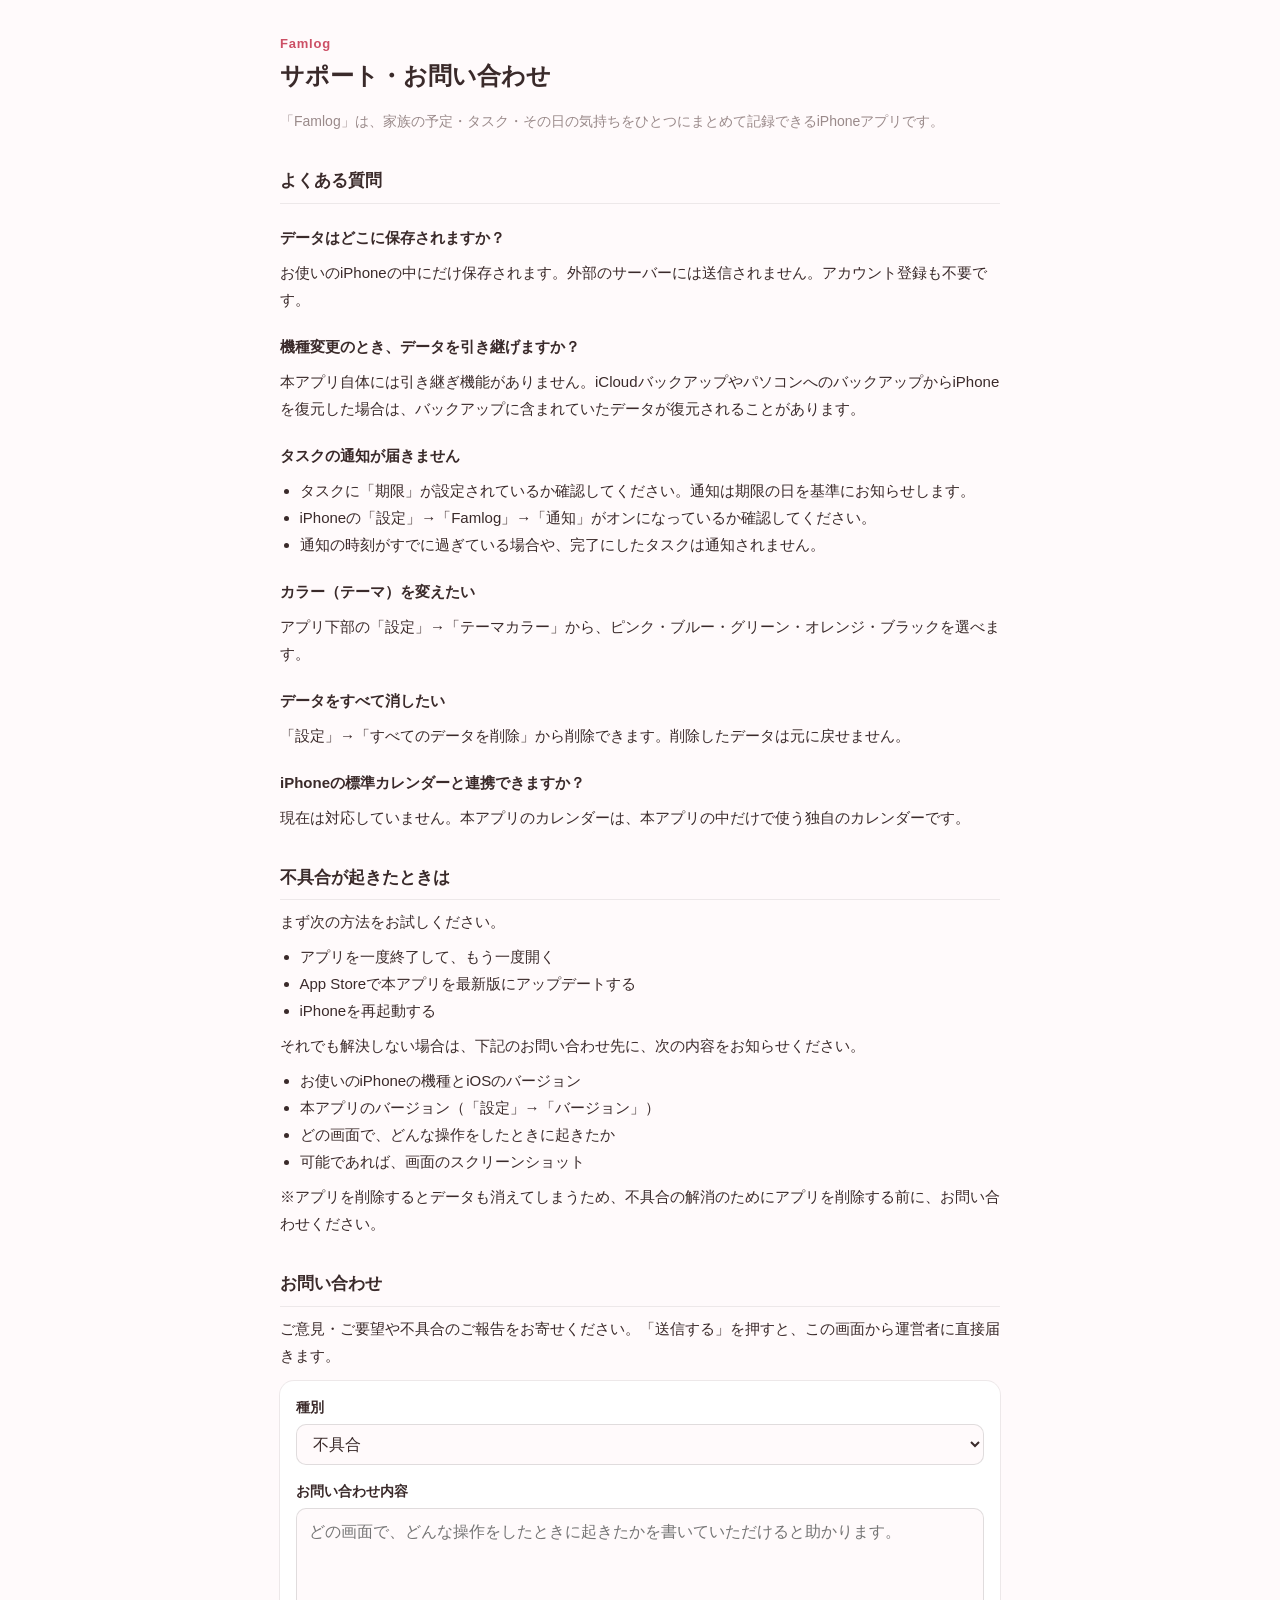
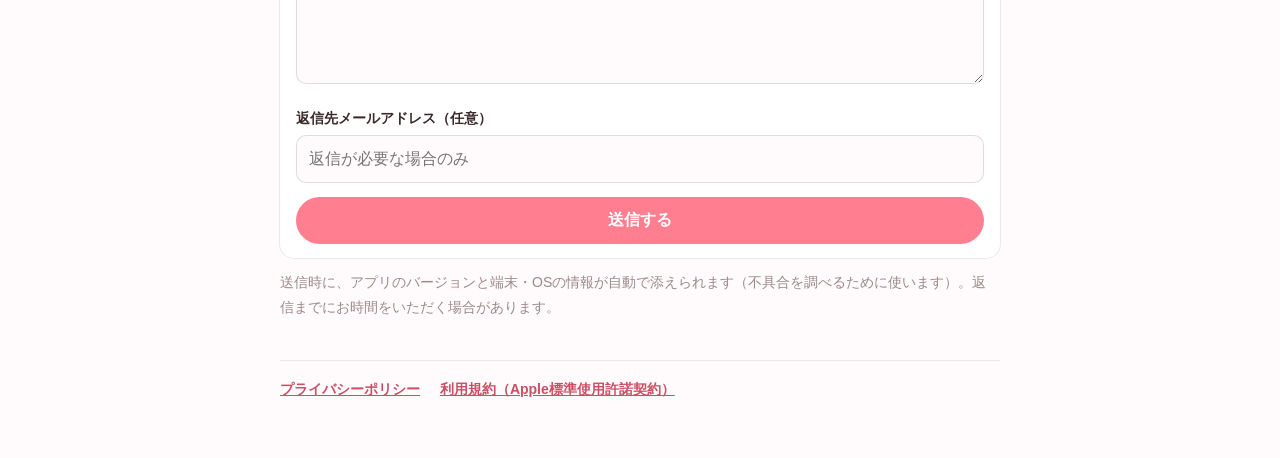
==== index.html @ 411e01c7 "Add files via upload" ====
<!doctype html>
<html lang="ja">
<head>
  <meta charset="utf-8">
  <meta name="viewport" content="width=device-width, initial-scale=1, viewport-fit=cover">
  <title>サポート | Famlog</title>
  <link rel="stylesheet" href="legal.css">
</head>
<body>
<main>
  <header class="page">
    <p class="app-name">Famlog</p>
    <h1>サポート・お問い合わせ</h1>
  </header>

  <p class="lead">「Famlog」は、家族の予定・タスク・その日の気持ちをひとつにまとめて記録できるiPhoneアプリです。</p>

  <h2>よくある質問</h2>

  <h3>データはどこに保存されますか？</h3>
  <p>お使いのiPhoneの中にだけ保存されます。外部のサーバーには送信されません。アカウント登録も不要です。</p>

  <h3>機種変更のとき、データを引き継げますか？</h3>
  <p>本アプリ自体には引き継ぎ機能がありません。iCloudバックアップやパソコンへのバックアップからiPhoneを復元した場合は、バックアップに含まれていたデータが復元されることがあります。</p>

  <h3>タスクの通知が届きません</h3>
  <ul>
    <li>タスクに「期限」が設定されているか確認してください。通知は期限の日を基準にお知らせします。</li>
    <li>iPhoneの「設定」→「Famlog」→「通知」がオンになっているか確認してください。</li>
    <li>通知の時刻がすでに過ぎている場合や、完了にしたタスクは通知されません。</li>
  </ul>

  <h3>カラー（テーマ）を変えたい</h3>
  <p>アプリ下部の「設定」→「テーマカラー」から、ピンク・ブルー・グリーン・オレンジ・ブラックを選べます。</p>

  <h3>データをすべて消したい</h3>
  <p>「設定」→「すべてのデータを削除」から削除できます。削除したデータは元に戻せません。</p>

  <h3>iPhoneの標準カレンダーと連携できますか？</h3>
  <p>現在は対応していません。本アプリのカレンダーは、本アプリの中だけで使う独自のカレンダーです。</p>

  <h2>不具合が起きたときは</h2>
  <p>まず次の方法をお試しください。</p>
  <ul>
    <li>アプリを一度終了して、もう一度開く</li>
    <li>App Storeで本アプリを最新版にアップデートする</li>
    <li>iPhoneを再起動する</li>
  </ul>
  <p>それでも解決しない場合は、下記のお問い合わせ先に、次の内容をお知らせください。</p>
  <ul>
    <li>お使いのiPhoneの機種とiOSのバージョン</li>
    <li>本アプリのバージョン（「設定」→「バージョン」）</li>
    <li>どの画面で、どんな操作をしたときに起きたか</li>
    <li>可能であれば、画面のスクリーンショット</li>
  </ul>
  <p>※アプリを削除するとデータも消えてしまうため、不具合の解消のためにアプリを削除する前に、お問い合わせください。</p>

  <h2>お問い合わせ</h2>
  <p>ご意見・ご要望や不具合のご報告をお寄せください。「送信する」を押すと、この画面から運営者に直接届きます。</p>

  <form id="contact-form" class="box" novalidate>
    <label class="field">
      <span>種別</span>
      <select id="contact-category">
        <option value="不具合">不具合</option>
        <option value="ご要望">ご要望</option>
        <option value="その他">その他</option>
      </select>
    </label>

    <label class="field">
      <span>お問い合わせ内容</span>
      <textarea id="contact-message" rows="6" placeholder="どの画面で、どんな操作をしたときに起きたかを書いていただけると助かります。"></textarea>
    </label>

    <label class="field">
      <span>返信先メールアドレス（任意）</span>
      <input id="contact-email" type="email" inputmode="email" autocomplete="email" placeholder="返信が必要な場合のみ">
    </label>

    <button id="contact-submit" type="submit">送信する</button>
    <p id="contact-status" class="status" role="status" hidden></p>
  </form>

  <p class="lead">送信時に、アプリのバージョンと端末・OSの情報が自動で添えられます（不具合を調べるために使います）。返信までにお時間をいただく場合があります。</p>

  <nav class="links">
    <a href="privacy.html">プライバシーポリシー</a>
    <a href="https://www.apple.com/legal/internet-services/itunes/dev/stdeula/" target="_blank" rel="noopener">利用規約（Apple標準使用許諾契約）</a>
  </nav>
</main>

<script>
  // お問い合わせフォームの送信先（Formspree）。src/lib/app-info.ts の SUPPORT_FORM_ENDPOINT と同じ値にする。
  var FORM_ENDPOINT = "https://formspree.io/f/mjyknllr";
  // 送信できなかったときにメールアプリで使う宛先。src/lib/app-info.ts の SUPPORT_EMAIL と同じ値にする。
  var SUPPORT_EMAIL = "yfam.252525@gmail.com";
  // src/lib/app-info.ts の APP_VERSION と同じ値にする。
  var APP_VERSION = "1.0.0";

  (function () {
    var form = document.getElementById("contact-form");
    var category = document.getElementById("contact-category");
    var message = document.getElementById("contact-message");
    var email = document.getElementById("contact-email");
    var submit = document.getElementById("contact-submit");
    var status = document.getElementById("contact-status");

    function show(text, kind) {
      status.textContent = text;
      status.className = "status " + kind;
      status.hidden = false;
    }

    /** 送信できなかったときの逃げ道。メールアプリに同じ内容の下書きを作る */
    function openMail(label, body) {
      var subject = "[Famlog] " + label;
      window.location.href =
        "mailto:" + SUPPORT_EMAIL +
        "?subject=" + encodeURIComponent(subject) +
        "&body=" + encodeURIComponent(body);
    }

    form.addEventListener("submit", function (event) {
      event.preventDefault();

      var text = message.value.trim();
      if (!text) {
        show("お問い合わせ内容を入力してください。", "ng");
        message.focus();
        return;
      }

      var label = category.value;
      var replyTo = email.value.trim();
      var userAgent = navigator.userAgent || "不明";
      var mailBody = [
        text,
        "",
        "----------------",
        "種別：" + label,
        "返信先：" + (replyTo || "（未入力）"),
        "アプリ：Famlog v" + APP_VERSION,
        "端末：" + userAgent,
      ].join("\n");

      submit.disabled = true;
      show("送信しています…", "");

      fetch(FORM_ENDPOINT, {
        method: "POST",
        headers: { "Content-Type": "application/json", Accept: "application/json" },
        body: JSON.stringify({
          _subject: "[Famlog] " + label,
          種別: label,
          内容: text,
          // Formspree はこの email を返信先として扱う
          email: replyTo,
          アプリ: "Famlog v" + APP_VERSION,
          端末: userAgent,
        }),
      })
        .then(function (res) {
          if (res.ok) {
            form.reset();
            show("送信しました。お寄せいただきありがとうございます。", "ok");
          } else {
            show("送信できませんでした。メールアプリを開きます。", "ng");
            openMail(label, mailBody);
          }
        })
        .catch(function () {
          show("送信できませんでした。メールアプリを開きます。", "ng");
          openMail(label, mailBody);
        })
        .finally(function () {
          submit.disabled = false;
        });
    });
  })();
</script>
</body>
</html>
---- legal.css ----
:root {
  --main: #ff7f91;
  --deep: #cc4f65;
  --sub: #ffe8e8;
  --text: #3a2a2a;
  --muted: #9a8a8a;
  --line: rgba(0, 0, 0, 0.07);
  color-scheme: light;
}

* {
  box-sizing: border-box;
}

html {
  -webkit-text-size-adjust: 100%;
}

body {
  margin: 0;
  padding: 0 16px 48px;
  background: #fffafb;
  color: var(--text);
  font-family: "Hiragino Sans", "Hiragino Kaku Gothic ProN", "Yu Gothic", Meiryo, sans-serif;
  font-size: 15px;
  line-height: 1.8;
}

main {
  max-width: 720px;
  margin: 0 auto;
}

header.page {
  padding: 32px 0 8px;
}

.app-name {
  margin: 0;
  color: var(--deep);
  font-size: 13px;
  font-weight: 700;
  letter-spacing: 0.06em;
}

h1 {
  margin: 4px 0 0;
  font-size: 24px;
  line-height: 1.4;
}

h2 {
  margin: 32px 0 8px;
  padding-bottom: 6px;
  border-bottom: 1px solid var(--line);
  font-size: 17px;
}

h3 {
  margin: 20px 0 4px;
  font-size: 15px;
}

p,
ul {
  margin: 8px 0;
}

ul {
  padding-left: 1.3em;
}

a {
  color: var(--deep);
  font-weight: 700;
  word-break: break-all;
}

.lead {
  color: var(--muted);
  font-size: 14px;
}

.box {
  margin: 12px 0;
  padding: 14px 16px;
  border-radius: 14px;
  background: #fff;
  box-shadow: 0 0 0 1px var(--line);
}

/* お問い合わせフォーム（support.html） */
.field {
  display: block;
  margin-bottom: 14px;
}

.field > span {
  display: block;
  margin-bottom: 4px;
  font-size: 14px;
  font-weight: 700;
}

.field select,
.field textarea,
.field input {
  width: 100%;
  padding: 10px 12px;
  border: 1px solid rgba(0, 0, 0, 0.12);
  border-radius: 10px;
  background: #fffafb;
  color: var(--text);
  font-family: inherit;
  /* 16px 未満だと iOS が入力時に画面を拡大してしまう */
  font-size: 16px;
  line-height: 1.6;
}

.field textarea {
  resize: vertical;
}

#contact-submit {
  width: 100%;
  padding: 13px 16px;
  border: 0;
  border-radius: 999px;
  background: var(--main);
  color: #fff;
  font-family: inherit;
  font-size: 16px;
  font-weight: 700;
}

#contact-submit:disabled {
  opacity: 0.5;
}

.status {
  margin: 12px 0 0;
  font-size: 14px;
  font-weight: 700;
}

.status.ok {
  color: var(--deep);
}

.status.ng {
  color: #c0392b;
}

.dates {
  margin-top: 40px;
  color: var(--muted);
  font-size: 13px;
}

nav.links {
  margin-top: 40px;
  padding-top: 16px;
  border-top: 1px solid var(--line);
  font-size: 14px;
}

nav.links a {
  display: inline-block;
  margin: 0 16px 8px 0;
}
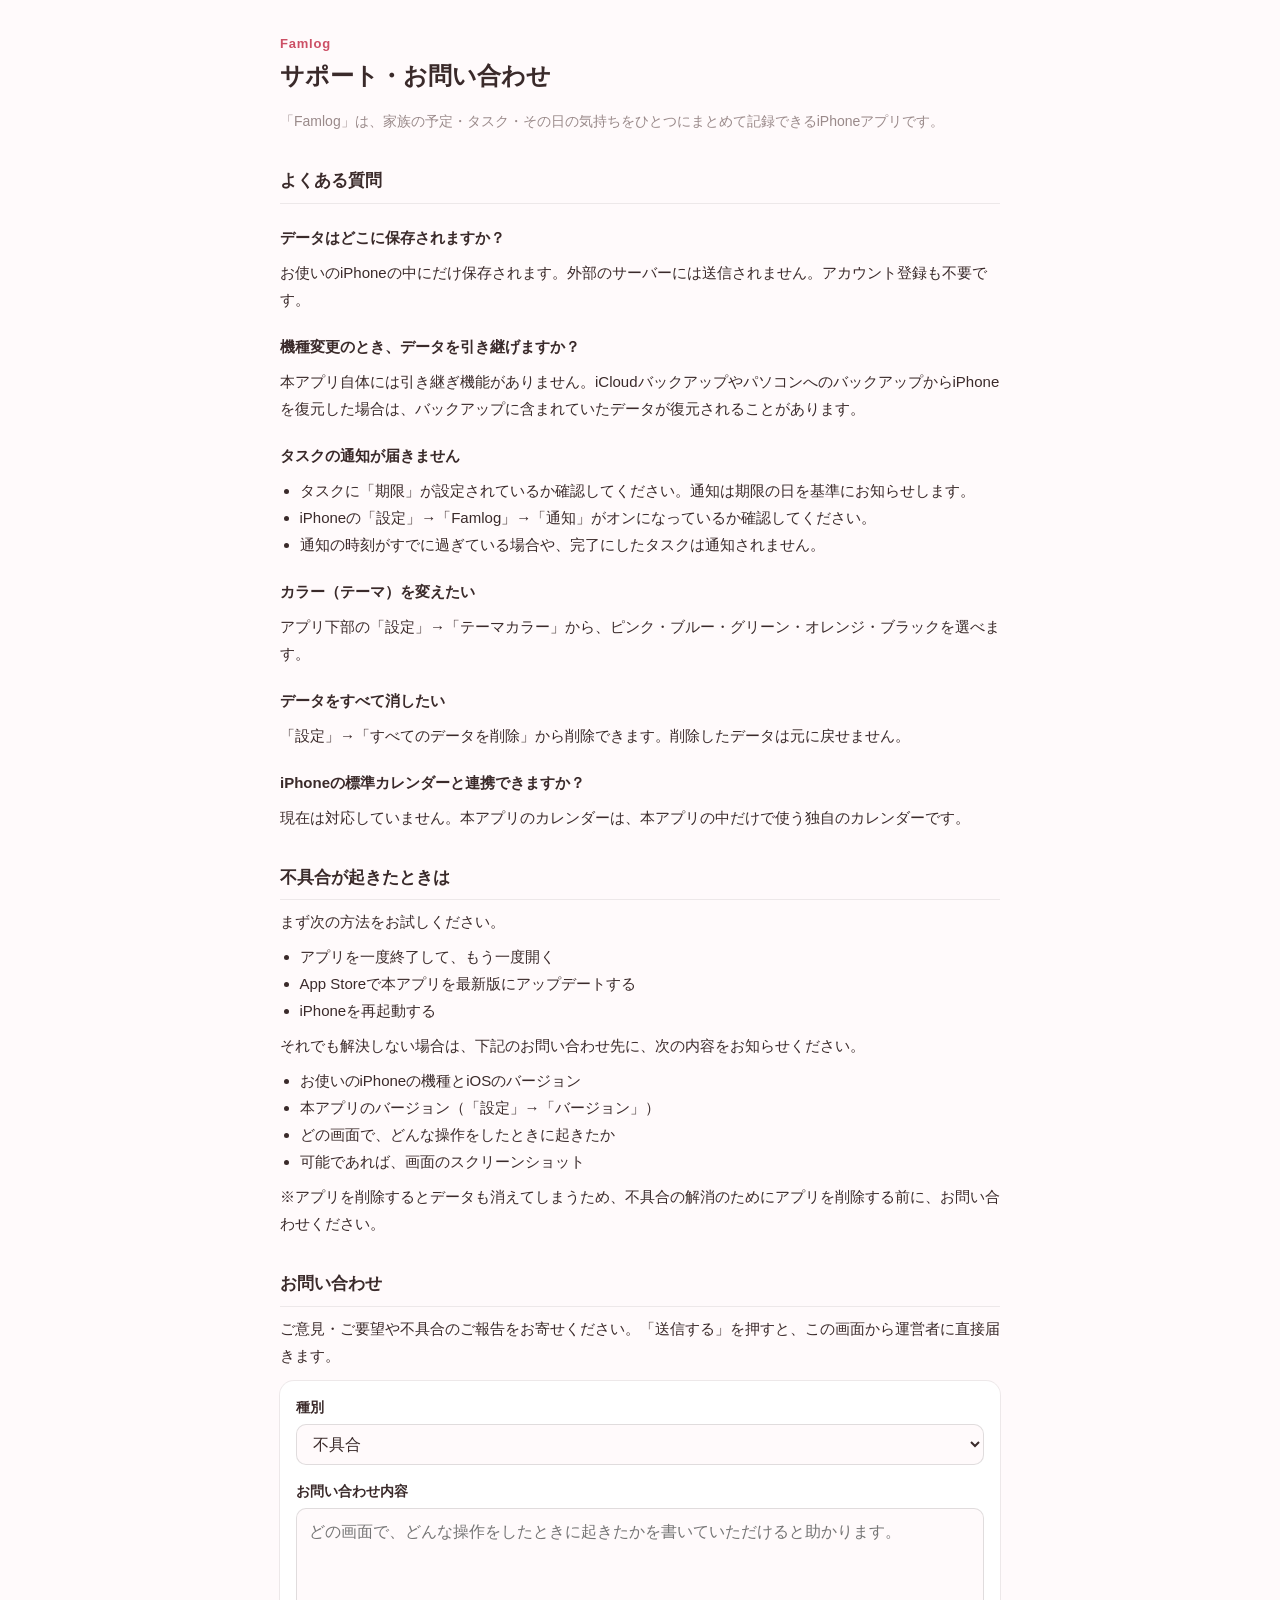
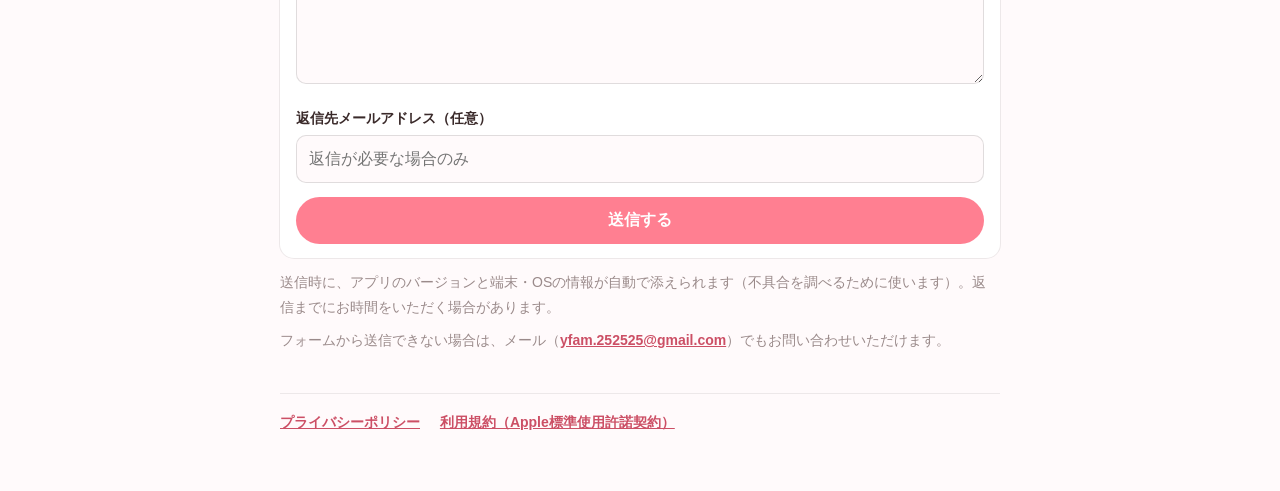
==== commit 142067d4: "Clarify network use in privacy policy and show support email - Privacy policy section 8: note the co" ====
--- a/index.html
+++ b/index.html
@@ -83,6 +83,8 @@
   </form>
 
   <p class="lead">送信時に、アプリのバージョンと端末・OSの情報が自動で添えられます（不具合を調べるために使います）。返信までにお時間をいただく場合があります。</p>
+
+  <p class="lead">フォームから送信できない場合は、メール（<a href="mailto:yfam.252525@gmail.com?subject=%5BFamlog%5D%20%E3%81%8A%E5%95%8F%E3%81%84%E5%90%88%E3%82%8F%E3%81%9B">yfam.252525@gmail.com</a>）でもお問い合わせいただけます。</p>
 
   <nav class="links">
     <a href="privacy.html">プライバシーポリシー</a>
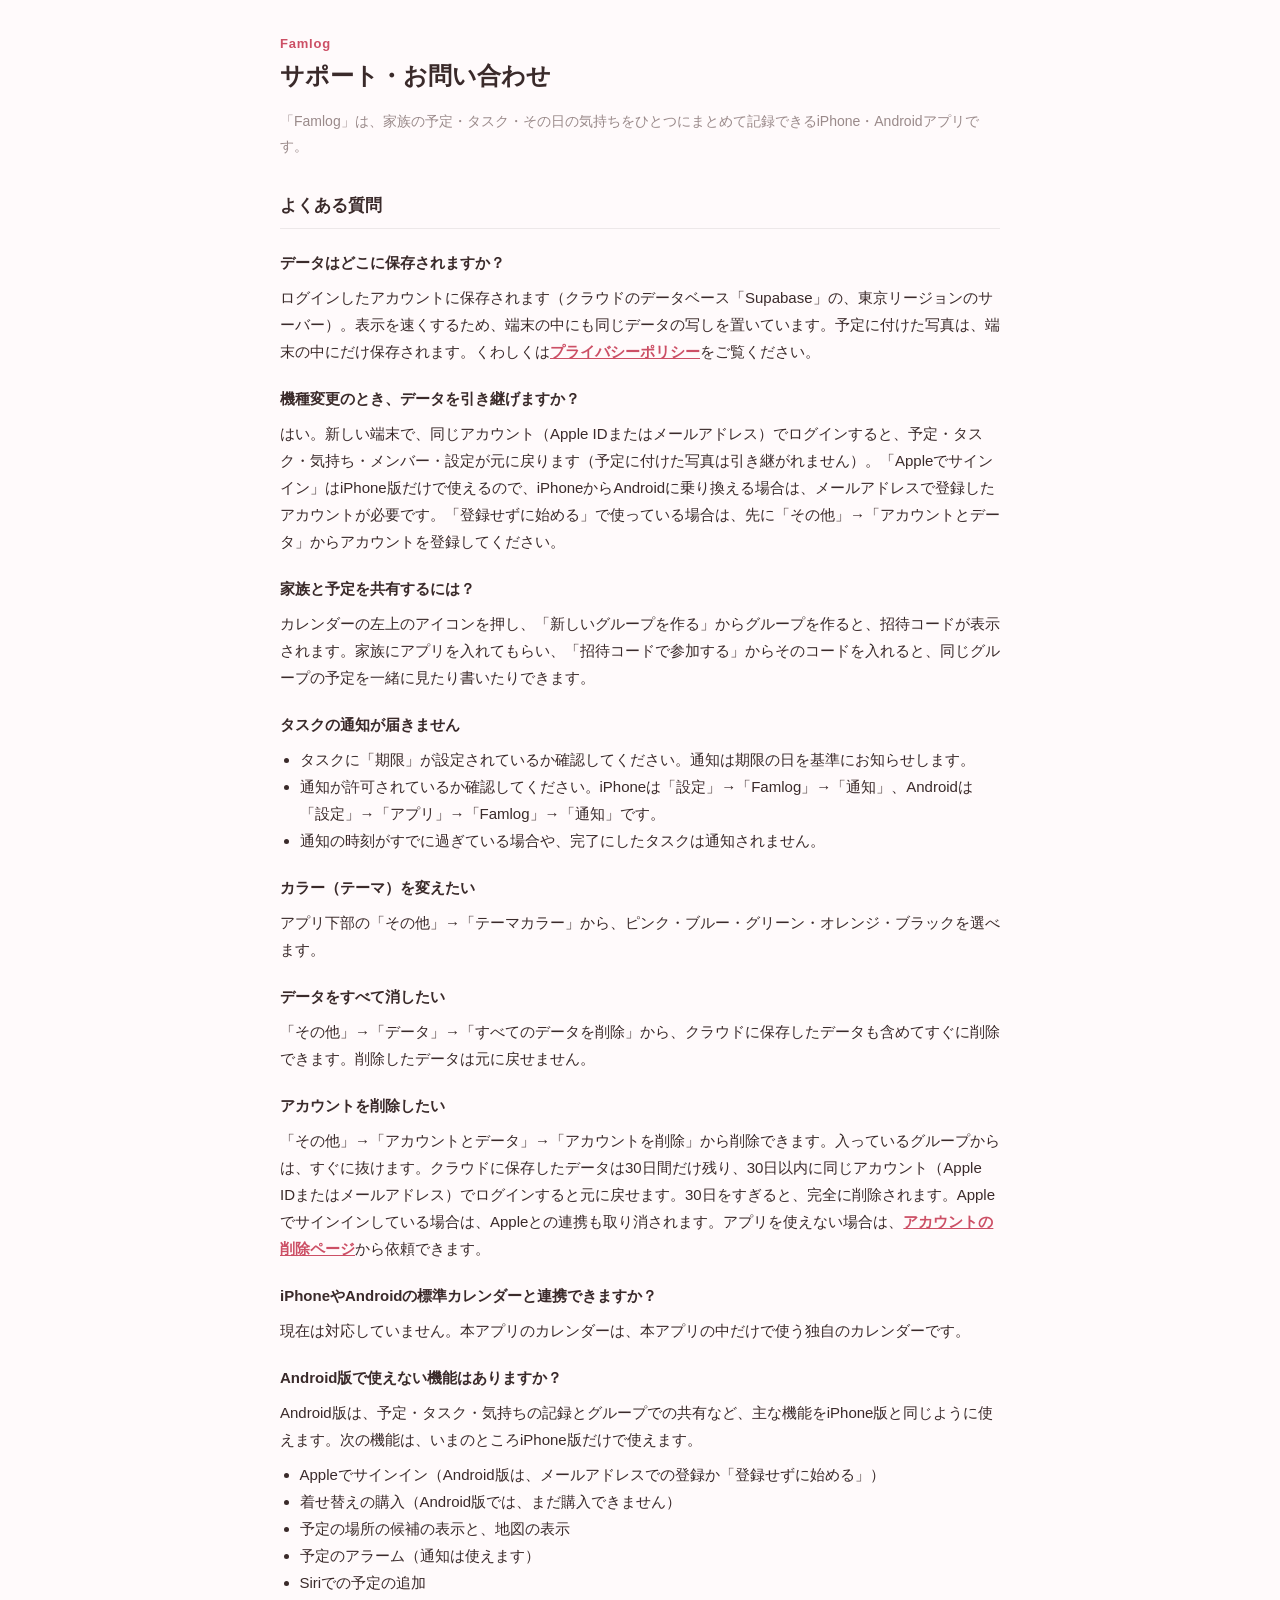
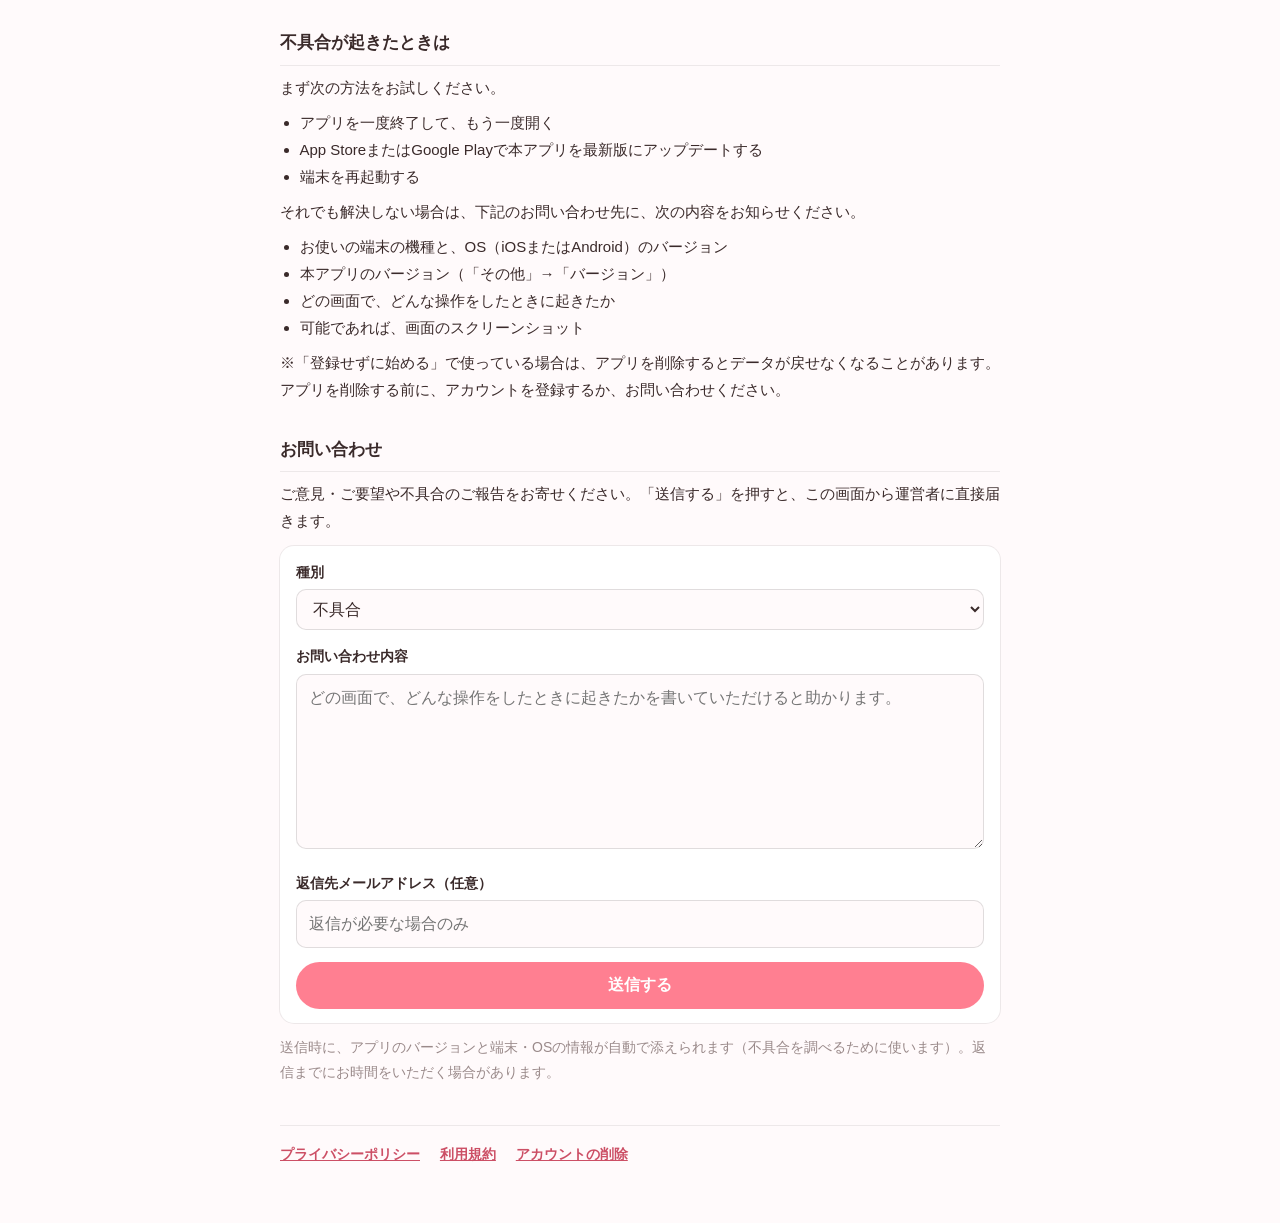
==== commit 7fb620f6: "Android 版に向けて：アカウント削除ページ・利用規約を追加／ポリシーとサポートを両 OS 向けに - delete-account.html：アプリ内の削除手順、Web からの削除依頼フォーム、" ====
--- a/index.html
+++ b/index.html
@@ -13,47 +13,63 @@
     <h1>サポート・お問い合わせ</h1>
   </header>
 
-  <p class="lead">「Famlog」は、家族の予定・タスク・その日の気持ちをひとつにまとめて記録できるiPhoneアプリです。</p>
+  <p class="lead">「Famlog」は、家族の予定・タスク・その日の気持ちをひとつにまとめて記録できるiPhone・Androidアプリです。</p>
 
   <h2>よくある質問</h2>
 
   <h3>データはどこに保存されますか？</h3>
-  <p>お使いのiPhoneの中にだけ保存されます。外部のサーバーには送信されません。アカウント登録も不要です。</p>
+  <p>ログインしたアカウントに保存されます（クラウドのデータベース「Supabase」の、東京リージョンのサーバー）。表示を速くするため、端末の中にも同じデータの写しを置いています。予定に付けた写真は、端末の中にだけ保存されます。くわしくは<a href="privacy.html">プライバシーポリシー</a>をご覧ください。</p>
 
   <h3>機種変更のとき、データを引き継げますか？</h3>
-  <p>本アプリ自体には引き継ぎ機能がありません。iCloudバックアップやパソコンへのバックアップからiPhoneを復元した場合は、バックアップに含まれていたデータが復元されることがあります。</p>
+  <p>はい。新しい端末で、同じアカウント（Apple IDまたはメールアドレス）でログインすると、予定・タスク・気持ち・メンバー・設定が元に戻ります（予定に付けた写真は引き継がれません）。「Appleでサインイン」はiPhone版だけで使えるので、iPhoneからAndroidに乗り換える場合は、メールアドレスで登録したアカウントが必要です。「登録せずに始める」で使っている場合は、先に「その他」→「アカウントとデータ」からアカウントを登録してください。</p>
+
+  <h3>家族と予定を共有するには？</h3>
+  <p>カレンダーの左上のアイコンを押し、「新しいグループを作る」からグループを作ると、招待コードが表示されます。家族にアプリを入れてもらい、「招待コードで参加する」からそのコードを入れると、同じグループの予定を一緒に見たり書いたりできます。</p>
 
   <h3>タスクの通知が届きません</h3>
   <ul>
     <li>タスクに「期限」が設定されているか確認してください。通知は期限の日を基準にお知らせします。</li>
-    <li>iPhoneの「設定」→「Famlog」→「通知」がオンになっているか確認してください。</li>
+    <li>通知が許可されているか確認してください。iPhoneは「設定」→「Famlog」→「通知」、Androidは「設定」→「アプリ」→「Famlog」→「通知」です。</li>
     <li>通知の時刻がすでに過ぎている場合や、完了にしたタスクは通知されません。</li>
   </ul>
 
   <h3>カラー（テーマ）を変えたい</h3>
-  <p>アプリ下部の「設定」→「テーマカラー」から、ピンク・ブルー・グリーン・オレンジ・ブラックを選べます。</p>
+  <p>アプリ下部の「その他」→「テーマカラー」から、ピンク・ブルー・グリーン・オレンジ・ブラックを選べます。</p>
 
   <h3>データをすべて消したい</h3>
-  <p>「設定」→「すべてのデータを削除」から削除できます。削除したデータは元に戻せません。</p>
-
-  <h3>iPhoneの標準カレンダーと連携できますか？</h3>
+  <p>「その他」→「データ」→「すべてのデータを削除」から、クラウドに保存したデータも含めてすぐに削除できます。削除したデータは元に戻せません。</p>
+
+  <h3>アカウントを削除したい</h3>
+  <p>「その他」→「アカウントとデータ」→「アカウントを削除」から削除できます。入っているグループからは、すぐに抜けます。クラウドに保存したデータは30日間だけ残り、30日以内に同じアカウント（Apple IDまたはメールアドレス）でログインすると元に戻せます。30日をすぎると、完全に削除されます。Appleでサインインしている場合は、Appleとの連携も取り消されます。アプリを使えない場合は、<a href="delete-account.html">アカウントの削除ページ</a>から依頼できます。</p>
+
+  <h3>iPhoneやAndroidの標準カレンダーと連携できますか？</h3>
   <p>現在は対応していません。本アプリのカレンダーは、本アプリの中だけで使う独自のカレンダーです。</p>
+
+  <h3>Android版で使えない機能はありますか？</h3>
+  <p>Android版は、予定・タスク・気持ちの記録とグループでの共有など、主な機能をiPhone版と同じように使えます。次の機能は、いまのところiPhone版だけで使えます。</p>
+  <ul>
+    <li>Appleでサインイン（Android版は、メールアドレスでの登録か「登録せずに始める」）</li>
+    <li>着せ替えの購入（Android版では、まだ購入できません）</li>
+    <li>予定の場所の候補の表示と、地図の表示</li>
+    <li>予定のアラーム（通知は使えます）</li>
+    <li>Siriでの予定の追加</li>
+  </ul>
 
   <h2>不具合が起きたときは</h2>
   <p>まず次の方法をお試しください。</p>
   <ul>
     <li>アプリを一度終了して、もう一度開く</li>
-    <li>App Storeで本アプリを最新版にアップデートする</li>
-    <li>iPhoneを再起動する</li>
+    <li>App StoreまたはGoogle Playで本アプリを最新版にアップデートする</li>
+    <li>端末を再起動する</li>
   </ul>
   <p>それでも解決しない場合は、下記のお問い合わせ先に、次の内容をお知らせください。</p>
   <ul>
-    <li>お使いのiPhoneの機種とiOSのバージョン</li>
-    <li>本アプリのバージョン（「設定」→「バージョン」）</li>
+    <li>お使いの端末の機種と、OS（iOSまたはAndroid）のバージョン</li>
+    <li>本アプリのバージョン（「その他」→「バージョン」）</li>
     <li>どの画面で、どんな操作をしたときに起きたか</li>
     <li>可能であれば、画面のスクリーンショット</li>
   </ul>
-  <p>※アプリを削除するとデータも消えてしまうため、不具合の解消のためにアプリを削除する前に、お問い合わせください。</p>
+  <p>※「登録せずに始める」で使っている場合は、アプリを削除するとデータが戻せなくなることがあります。アプリを削除する前に、アカウントを登録するか、お問い合わせください。</p>
 
   <h2>お問い合わせ</h2>
   <p>ご意見・ご要望や不具合のご報告をお寄せください。「送信する」を押すと、この画面から運営者に直接届きます。</p>
@@ -84,11 +100,10 @@
 
   <p class="lead">送信時に、アプリのバージョンと端末・OSの情報が自動で添えられます（不具合を調べるために使います）。返信までにお時間をいただく場合があります。</p>
 
-  <p class="lead">フォームから送信できない場合は、メール（<a href="mailto:yfam.252525@gmail.com?subject=%5BFamlog%5D%20%E3%81%8A%E5%95%8F%E3%81%84%E5%90%88%E3%82%8F%E3%81%9B">yfam.252525@gmail.com</a>）でもお問い合わせいただけます。</p>
-
   <nav class="links">
     <a href="privacy.html">プライバシーポリシー</a>
-    <a href="https://www.apple.com/legal/internet-services/itunes/dev/stdeula/" target="_blank" rel="noopener">利用規約（Apple標準使用許諾契約）</a>
+    <a href="terms.html">利用規約</a>
+    <a href="delete-account.html">アカウントの削除</a>
   </nav>
 </main>
 
@@ -98,7 +113,7 @@
   // 送信できなかったときにメールアプリで使う宛先。src/lib/app-info.ts の SUPPORT_EMAIL と同じ値にする。
   var SUPPORT_EMAIL = "yfam.252525@gmail.com";
   // src/lib/app-info.ts の APP_VERSION と同じ値にする。
-  var APP_VERSION = "1.0.0";
+  var APP_VERSION = "1.0.5";
 
   (function () {
     var form = document.getElementById("contact-form");
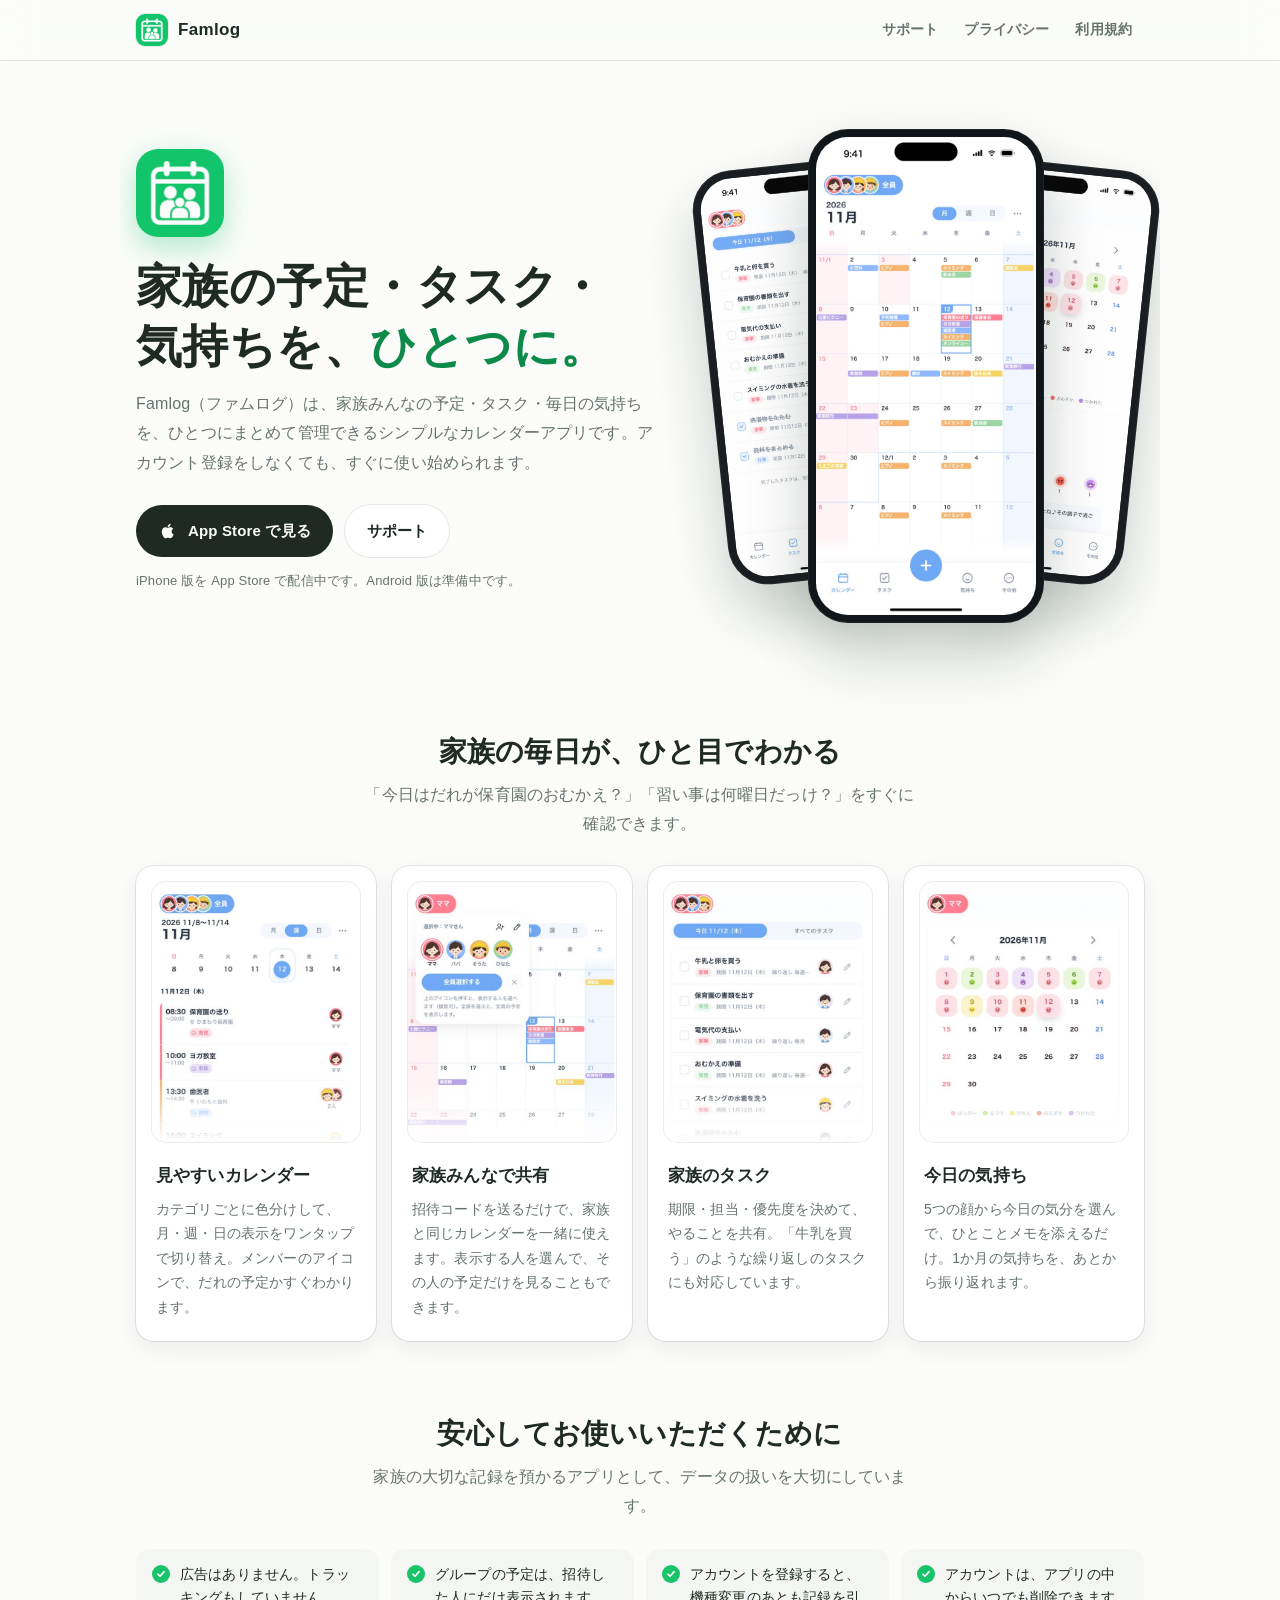
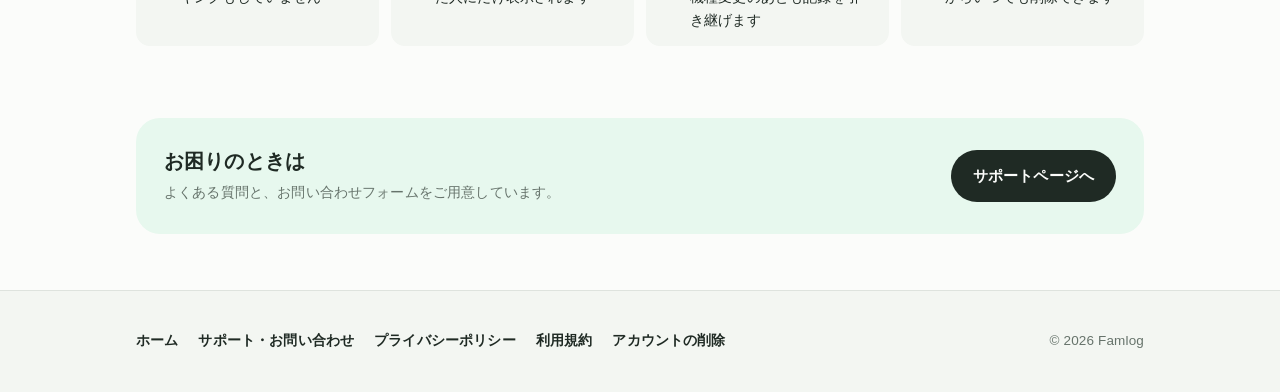
==== commit ea9b0148: "サイトを作り直す：トップページを追加し、全ページのデザインをそろえる - index.html をサポートの写しから、アプリ紹介のトップページに変更 - 共通のヘッダー・フッター、ダークモード、スマホ" ====
--- a/index.html
+++ b/index.html
@@ -3,198 +3,116 @@
 <head>
   <meta charset="utf-8">
   <meta name="viewport" content="width=device-width, initial-scale=1, viewport-fit=cover">
-  <title>サポート | Famlog</title>
+  <title>Famlog（ファムログ）｜家族の予定・タスク・気持ちをひとつに</title>
   <link rel="stylesheet" href="legal.css">
+  <meta name="description" content="Famlog（ファムログ）は、家族みんなの予定・タスク・毎日の気持ちを、ひとつにまとめて管理できるシンプルなカレンダーアプリです。">
+  <meta name="theme-color" content="#fbfcfa" media="(prefers-color-scheme: light)">
+  <meta name="theme-color" content="#0f1412" media="(prefers-color-scheme: dark)">
+  <meta property="og:title" content="Famlog（ファムログ）">
+  <meta property="og:description" content="家族みんなの予定・タスク・毎日の気持ちを、ひとつにまとめて管理できるシンプルなカレンダーアプリ。">
+  <meta property="og:type" content="website">
+  <meta property="og:image" content="https://famlog-app.github.io/images/icon.png">
+  <meta name="apple-itunes-app" content="app-id=6818850324">
+  <link rel="icon" href="images/icon.png">
+  <link rel="apple-touch-icon" href="images/icon.png">
+  <script>
+    // アプリの中（iframe）で開いたときは data-embed を付ける（サイトのヘッダーとダークモードを使わない）
+    try { if (window.self !== window.top) document.documentElement.setAttribute("data-embed", ""); } catch (e) { document.documentElement.setAttribute("data-embed", ""); }
+  </script>
 </head>
-<body>
+<body class="home">
+<header class="site-header">
+  <div class="inner">
+    <a class="brand" href="index.html" aria-current="page"><img src="images/icon.png" alt="" width="32" height="32">Famlog</a>
+    <nav class="site-nav" aria-label="メニュー">
+      <a href="support.html">サポート</a>
+      <a href="privacy.html">プライバシー</a>
+      <a class="wide" href="terms.html">利用規約</a>
+    </nav>
+  </div>
+</header>
+
 <main>
-  <header class="page">
-    <p class="app-name">Famlog</p>
-    <h1>サポート・お問い合わせ</h1>
-  </header>
+  <section class="hero">
+    <div>
+      <img class="app-icon" src="images/icon.png" alt="Famlog のアイコン" width="88" height="88">
+      <h1><span class="nw">家族の予定・</span><span class="nw">タスク・</span><span class="nw">気持ちを、</span><span class="nw accent">ひとつに。</span></h1>
+      <p class="lead">Famlog（ファムログ）は、家族みんなの予定・タスク・毎日の気持ちを、ひとつにまとめて管理できるシンプルなカレンダーアプリです。アカウント登録をしなくても、すぐに使い始められます。</p>
+      <div class="cta">
+        <a class="btn btn-primary" href="https://apps.apple.com/jp/app/id6818850324" target="_blank" rel="noopener">
+          <svg viewBox="0 0 24 24" fill="currentColor" aria-hidden="true"><path d="M16.37 12.6c-.02-2.2 1.8-3.26 1.88-3.31-1.03-1.5-2.62-1.7-3.18-1.73-1.35-.14-2.64.8-3.33.8-.69 0-1.74-.78-2.87-.76-1.47.02-2.83.86-3.59 2.18-1.53 2.66-.39 6.6 1.1 8.76.73 1.06 1.6 2.24 2.73 2.2 1.1-.05 1.51-.71 2.84-.71 1.32 0 1.7.71 2.86.69 1.18-.02 1.93-1.07 2.65-2.13.84-1.22 1.18-2.4 1.2-2.47-.03-.01-2.3-.88-2.32-3.5ZM14.2 6.13c.6-.73 1.01-1.75.9-2.76-.87.04-1.92.58-2.54 1.31-.56.65-1.05 1.68-.92 2.67.97.08 1.96-.49 2.56-1.22Z"/></svg>
+          App Store で見る
+        </a>
+        <a class="btn btn-ghost" href="support.html">サポート</a>
+      </div>
+      <p class="cta-note">iPhone 版を App Store で配信中です。Android 版は準備中です。</p>
+    </div>
+    <div class="shots" aria-hidden="true">
+      <div class="phone back left"><img src="images/04-tasks.jpg" alt="" width="600" height="1304" loading="lazy"></div>
+      <div class="phone back right"><img src="images/03-mood.jpg" alt="" width="600" height="1304" loading="lazy"></div>
+      <div class="phone front"><img src="images/01-month.jpg" alt="" width="600" height="1304"></div>
+    </div>
+  </section>
 
-  <p class="lead">「Famlog」は、家族の予定・タスク・その日の気持ちをひとつにまとめて記録できるiPhone・Androidアプリです。</p>
+  <h2 class="section-title">家族の毎日が、ひと目でわかる</h2>
+  <p class="section-lead">「今日はだれが保育園のおむかえ？」「習い事は何曜日だっけ？」をすぐに確認できます。</p>
 
-  <h2>よくある質問</h2>
+  <div class="features">
+    <div class="feature">
+      <div class="shot"><img src="images/feat-calendar.jpg" alt="週表示のカレンダー。その日の予定と担当メンバーが並んでいる画面" width="560" height="700" loading="lazy"></div>
+      <div class="ic"><svg viewBox="0 0 24 24" fill="none" stroke="currentColor" stroke-width="2" stroke-linecap="round" stroke-linejoin="round" aria-hidden="true"><rect x="3" y="5" width="18" height="16" rx="3"/><path d="M3 10h18M8 3v4M16 3v4"/></svg></div>
+      <h3>見やすいカレンダー</h3>
+      <p>カテゴリごとに色分けして、月・週・日の表示をワンタップで切り替え。メンバーのアイコンで、だれの予定かすぐわかります。</p>
+    </div>
+    <div class="feature">
+      <div class="shot"><img src="images/feat-family.jpg" alt="表示するメンバーを選ぶ画面。ママ・パパ・子ども2人のアイコンが並んでいる" width="560" height="700" loading="lazy"></div>
+      <div class="ic"><svg viewBox="0 0 24 24" fill="none" stroke="currentColor" stroke-width="2" stroke-linecap="round" stroke-linejoin="round" aria-hidden="true"><circle cx="9" cy="8" r="3.5"/><path d="M2.5 20c0-3.3 2.9-6 6.5-6s6.5 2.7 6.5 6"/><circle cx="17" cy="9" r="2.5"/><path d="M17 14c2.5 0 4.5 2 4.5 4.5"/></svg></div>
+      <h3>家族みんなで共有</h3>
+      <p>招待コードを送るだけで、家族と同じカレンダーを一緒に使えます。表示する人を選んで、その人の予定だけを見ることもできます。</p>
+    </div>
+    <div class="feature">
+      <div class="shot"><img src="images/feat-tasks.jpg" alt="今日のタスクの一覧。期限と担当メンバーが表示されている画面" width="560" height="700" loading="lazy"></div>
+      <div class="ic"><svg viewBox="0 0 24 24" fill="none" stroke="currentColor" stroke-width="2" stroke-linecap="round" stroke-linejoin="round" aria-hidden="true"><rect x="4" y="4" width="16" height="16" rx="4"/><path d="m8.5 12 2.5 2.5 4.5-5"/></svg></div>
+      <h3>家族のタスク</h3>
+      <p>期限・担当・優先度を決めて、やることを共有。「牛乳を買う」のような繰り返しのタスクにも対応しています。</p>
+    </div>
+    <div class="feature">
+      <div class="shot"><img src="images/feat-mood.jpg" alt="気持ちのカレンダー。日ごとの気分が色と顔で記録されている画面" width="560" height="700" loading="lazy"></div>
+      <div class="ic"><svg viewBox="0 0 24 24" fill="none" stroke="currentColor" stroke-width="2" stroke-linecap="round" stroke-linejoin="round" aria-hidden="true"><circle cx="12" cy="12" r="9"/><path d="M8.5 14.5c.9 1.2 2.1 1.8 3.5 1.8s2.6-.6 3.5-1.8"/><path d="M9 9.5h.01M15 9.5h.01"/></svg></div>
+      <h3>今日の気持ち</h3>
+      <p>5つの顔から今日の気分を選んで、ひとことメモを添えるだけ。1か月の気持ちを、あとから振り返れます。</p>
+    </div>
+  </div>
 
-  <h3>データはどこに保存されますか？</h3>
-  <p>ログインしたアカウントに保存されます（クラウドのデータベース「Supabase」の、東京リージョンのサーバー）。表示を速くするため、端末の中にも同じデータの写しを置いています。予定に付けた写真は、端末の中にだけ保存されます。くわしくは<a href="privacy.html">プライバシーポリシー</a>をご覧ください。</p>
-
-  <h3>機種変更のとき、データを引き継げますか？</h3>
-  <p>はい。新しい端末で、同じアカウント（Apple IDまたはメールアドレス）でログインすると、予定・タスク・気持ち・メンバー・設定が元に戻ります（予定に付けた写真は引き継がれません）。「Appleでサインイン」はiPhone版だけで使えるので、iPhoneからAndroidに乗り換える場合は、メールアドレスで登録したアカウントが必要です。「登録せずに始める」で使っている場合は、先に「その他」→「アカウントとデータ」からアカウントを登録してください。</p>
-
-  <h3>家族と予定を共有するには？</h3>
-  <p>カレンダーの左上のアイコンを押し、「新しいグループを作る」からグループを作ると、招待コードが表示されます。家族にアプリを入れてもらい、「招待コードで参加する」からそのコードを入れると、同じグループの予定を一緒に見たり書いたりできます。</p>
-
-  <h3>タスクの通知が届きません</h3>
-  <ul>
-    <li>タスクに「期限」が設定されているか確認してください。通知は期限の日を基準にお知らせします。</li>
-    <li>通知が許可されているか確認してください。iPhoneは「設定」→「Famlog」→「通知」、Androidは「設定」→「アプリ」→「Famlog」→「通知」です。</li>
-    <li>通知の時刻がすでに過ぎている場合や、完了にしたタスクは通知されません。</li>
+  <h2 class="section-title">安心してお使いいただくために</h2>
+  <p class="section-lead">家族の大切な記録を預かるアプリとして、データの扱いを大切にしています。</p>
+  <ul class="trust">
+    <li>広告はありません。トラッキングもしていません</li>
+    <li>グループの予定は、招待した人にだけ表示されます</li>
+    <li>アカウントを登録すると、機種変更のあとも記録を引き継げます</li>
+    <li>アカウントは、アプリの中からいつでも削除できます</li>
   </ul>
 
-  <h3>カラー（テーマ）を変えたい</h3>
-  <p>アプリ下部の「その他」→「テーマカラー」から、ピンク・ブルー・グリーン・オレンジ・ブラックを選べます。</p>
-
-  <h3>データをすべて消したい</h3>
-  <p>「その他」→「データ」→「すべてのデータを削除」から、クラウドに保存したデータも含めてすぐに削除できます。削除したデータは元に戻せません。</p>
-
-  <h3>アカウントを削除したい</h3>
-  <p>「その他」→「アカウントとデータ」→「アカウントを削除」から削除できます。入っているグループからは、すぐに抜けます。クラウドに保存したデータは30日間だけ残り、30日以内に同じアカウント（Apple IDまたはメールアドレス）でログインすると元に戻せます。30日をすぎると、完全に削除されます。Appleでサインインしている場合は、Appleとの連携も取り消されます。アプリを使えない場合は、<a href="delete-account.html">アカウントの削除ページ</a>から依頼できます。</p>
-
-  <h3>iPhoneやAndroidの標準カレンダーと連携できますか？</h3>
-  <p>現在は対応していません。本アプリのカレンダーは、本アプリの中だけで使う独自のカレンダーです。</p>
-
-  <h3>Android版で使えない機能はありますか？</h3>
-  <p>Android版は、予定・タスク・気持ちの記録とグループでの共有など、主な機能をiPhone版と同じように使えます。次の機能は、いまのところiPhone版だけで使えます。</p>
-  <ul>
-    <li>Appleでサインイン（Android版は、メールアドレスでの登録か「登録せずに始める」）</li>
-    <li>着せ替えの購入（Android版では、まだ購入できません）</li>
-    <li>予定の場所の候補の表示と、地図の表示</li>
-    <li>予定のアラーム（通知は使えます）</li>
-    <li>Siriでの予定の追加</li>
-  </ul>
-
-  <h2>不具合が起きたときは</h2>
-  <p>まず次の方法をお試しください。</p>
-  <ul>
-    <li>アプリを一度終了して、もう一度開く</li>
-    <li>App StoreまたはGoogle Playで本アプリを最新版にアップデートする</li>
-    <li>端末を再起動する</li>
-  </ul>
-  <p>それでも解決しない場合は、下記のお問い合わせ先に、次の内容をお知らせください。</p>
-  <ul>
-    <li>お使いの端末の機種と、OS（iOSまたはAndroid）のバージョン</li>
-    <li>本アプリのバージョン（「その他」→「バージョン」）</li>
-    <li>どの画面で、どんな操作をしたときに起きたか</li>
-    <li>可能であれば、画面のスクリーンショット</li>
-  </ul>
-  <p>※「登録せずに始める」で使っている場合は、アプリを削除するとデータが戻せなくなることがあります。アプリを削除する前に、アカウントを登録するか、お問い合わせください。</p>
-
-  <h2>お問い合わせ</h2>
-  <p>ご意見・ご要望や不具合のご報告をお寄せください。「送信する」を押すと、この画面から運営者に直接届きます。</p>
-
-  <form id="contact-form" class="box" novalidate>
-    <label class="field">
-      <span>種別</span>
-      <select id="contact-category">
-        <option value="不具合">不具合</option>
-        <option value="ご要望">ご要望</option>
-        <option value="その他">その他</option>
-      </select>
-    </label>
-
-    <label class="field">
-      <span>お問い合わせ内容</span>
-      <textarea id="contact-message" rows="6" placeholder="どの画面で、どんな操作をしたときに起きたかを書いていただけると助かります。"></textarea>
-    </label>
-
-    <label class="field">
-      <span>返信先メールアドレス（任意）</span>
-      <input id="contact-email" type="email" inputmode="email" autocomplete="email" placeholder="返信が必要な場合のみ">
-    </label>
-
-    <button id="contact-submit" type="submit">送信する</button>
-    <p id="contact-status" class="status" role="status" hidden></p>
-  </form>
-
-  <p class="lead">送信時に、アプリのバージョンと端末・OSの情報が自動で添えられます（不具合を調べるために使います）。返信までにお時間をいただく場合があります。</p>
-
-  <nav class="links">
-    <a href="privacy.html">プライバシーポリシー</a>
-    <a href="terms.html">利用規約</a>
-    <a href="delete-account.html">アカウントの削除</a>
-  </nav>
+  <section class="help-band">
+    <div>
+      <h2>お困りのときは</h2>
+      <p>よくある質問と、お問い合わせフォームをご用意しています。</p>
+    </div>
+    <a class="btn btn-primary" href="support.html">サポートページへ</a>
+  </section>
 </main>
 
-<script>
-  // お問い合わせフォームの送信先（Formspree）。src/lib/app-info.ts の SUPPORT_FORM_ENDPOINT と同じ値にする。
-  var FORM_ENDPOINT = "https://formspree.io/f/mjyknllr";
-  // 送信できなかったときにメールアプリで使う宛先。src/lib/app-info.ts の SUPPORT_EMAIL と同じ値にする。
-  var SUPPORT_EMAIL = "yfam.252525@gmail.com";
-  // src/lib/app-info.ts の APP_VERSION と同じ値にする。
-  var APP_VERSION = "1.0.5";
-
-  (function () {
-    var form = document.getElementById("contact-form");
-    var category = document.getElementById("contact-category");
-    var message = document.getElementById("contact-message");
-    var email = document.getElementById("contact-email");
-    var submit = document.getElementById("contact-submit");
-    var status = document.getElementById("contact-status");
-
-    function show(text, kind) {
-      status.textContent = text;
-      status.className = "status " + kind;
-      status.hidden = false;
-    }
-
-    /** 送信できなかったときの逃げ道。メールアプリに同じ内容の下書きを作る */
-    function openMail(label, body) {
-      var subject = "[Famlog] " + label;
-      window.location.href =
-        "mailto:" + SUPPORT_EMAIL +
-        "?subject=" + encodeURIComponent(subject) +
-        "&body=" + encodeURIComponent(body);
-    }
-
-    form.addEventListener("submit", function (event) {
-      event.preventDefault();
-
-      var text = message.value.trim();
-      if (!text) {
-        show("お問い合わせ内容を入力してください。", "ng");
-        message.focus();
-        return;
-      }
-
-      var label = category.value;
-      var replyTo = email.value.trim();
-      var userAgent = navigator.userAgent || "不明";
-      var mailBody = [
-        text,
-        "",
-        "----------------",
-        "種別：" + label,
-        "返信先：" + (replyTo || "（未入力）"),
-        "アプリ：Famlog v" + APP_VERSION,
-        "端末：" + userAgent,
-      ].join("\n");
-
-      submit.disabled = true;
-      show("送信しています…", "");
-
-      fetch(FORM_ENDPOINT, {
-        method: "POST",
-        headers: { "Content-Type": "application/json", Accept: "application/json" },
-        body: JSON.stringify({
-          _subject: "[Famlog] " + label,
-          種別: label,
-          内容: text,
-          // Formspree はこの email を返信先として扱う
-          email: replyTo,
-          アプリ: "Famlog v" + APP_VERSION,
-          端末: userAgent,
-        }),
-      })
-        .then(function (res) {
-          if (res.ok) {
-            form.reset();
-            show("送信しました。お寄せいただきありがとうございます。", "ok");
-          } else {
-            show("送信できませんでした。メールアプリを開きます。", "ng");
-            openMail(label, mailBody);
-          }
-        })
-        .catch(function () {
-          show("送信できませんでした。メールアプリを開きます。", "ng");
-          openMail(label, mailBody);
-        })
-        .finally(function () {
-          submit.disabled = false;
-        });
-    });
-  })();
-</script>
+<footer class="site-footer">
+  <div class="inner">
+    <nav aria-label="サイト内のページ">
+      <a class="site-only" href="index.html">ホーム</a>
+      <a href="support.html">サポート・お問い合わせ</a>
+      <a href="privacy.html">プライバシーポリシー</a>
+      <a href="terms.html">利用規約</a>
+      <a href="delete-account.html">アカウントの削除</a>
+    </nav>
+    <p class="copy">© 2026 Famlog</p>
+  </div>
+</footer>
 </body>
 </html>
--- a/legal.css
+++ b/legal.css
@@ -1,11 +1,43 @@
+/*
+ * Famlog の公開サイト（https://famlog-app.github.io/）とアプリ内の法務ページ共通のスタイル。
+ * アプリに同梱してオフラインでも表示するので、外部のフォントや画像は読み込まない。
+ * アプリの中（iframe）では html に data-embed が付き、サイトのヘッダーとダークモードを使わない。
+ */
 :root {
-  --main: #ff7f91;
-  --deep: #cc4f65;
-  --sub: #ffe8e8;
-  --text: #3a2a2a;
-  --muted: #9a8a8a;
-  --line: rgba(0, 0, 0, 0.07);
+  --brand: #19c36a;
+  --brand-deep: #0d8a4a;
+  --brand-soft: #e7f8ee;
+  --btn: #0f9a55;
+  --on-btn: #ffffff;
+  --bg: #fbfcfa;
+  --surface: #ffffff;
+  --surface-2: #f3f6f2;
+  --text: #1f2a24;
+  --muted: #66736b;
+  --line: rgba(20, 40, 28, 0.09);
+  --shadow: 0 1px 2px rgba(20, 40, 28, 0.04), 0 8px 24px rgba(20, 40, 28, 0.06);
+  --danger: #c0392b;
+  --radius: 18px;
   color-scheme: light;
+}
+
+@media (prefers-color-scheme: dark) {
+  :root:not([data-embed]) {
+    --brand: #2fd47e;
+    --brand-deep: #5fe39d;
+    --brand-soft: rgba(47, 212, 126, 0.12);
+    --btn: #2fd47e;
+    --on-btn: #062312;
+    --bg: #0f1412;
+    --surface: #171e1a;
+    --surface-2: #1d2621;
+    --text: #e8eee9;
+    --muted: #98a59c;
+    --line: rgba(255, 255, 255, 0.09);
+    --shadow: 0 1px 2px rgba(0, 0, 0, 0.3), 0 8px 24px rgba(0, 0, 0, 0.25);
+    --danger: #ff8a7a;
+    color-scheme: dark;
+  }
 }
 
 * {
@@ -14,157 +46,1001 @@
 
 html {
   -webkit-text-size-adjust: 100%;
+  scroll-behavior: smooth;
+  scroll-padding-top: 80px;
 }
 
 body {
   margin: 0;
-  padding: 0 16px 48px;
-  background: #fffafb;
+  background: var(--bg);
   color: var(--text);
-  font-family: "Hiragino Sans", "Hiragino Kaku Gothic ProN", "Yu Gothic", Meiryo, sans-serif;
-  font-size: 15px;
-  line-height: 1.8;
-}
-
+  font-family: -apple-system, BlinkMacSystemFont, "Hiragino Sans", "Hiragino Kaku Gothic ProN", "Noto Sans JP", "Yu Gothic", Meiryo, sans-serif;
+  font-size: 15.5px;
+  line-height: 1.85;
+  letter-spacing: 0.01em;
+  -webkit-font-smoothing: antialiased;
+  overflow-wrap: anywhere;
+}
+
+img {
+  max-width: 100%;
+  display: block;
+}
+
+a {
+  color: var(--brand-deep);
+  font-weight: 600;
+  text-decoration-thickness: 1px;
+  text-underline-offset: 3px;
+}
+
+a:hover {
+  text-decoration-thickness: 2px;
+}
+
+:focus-visible {
+  outline: 3px solid color-mix(in srgb, var(--brand) 55%, transparent);
+  outline-offset: 2px;
+  border-radius: 6px;
+}
+
+/* ───────── サイトのヘッダー ───────── */
+.site-header {
+  position: sticky;
+  top: 0;
+  z-index: 10;
+  padding-top: env(safe-area-inset-top);
+  background: color-mix(in srgb, var(--bg) 82%, transparent);
+  -webkit-backdrop-filter: saturate(180%) blur(16px);
+  backdrop-filter: saturate(180%) blur(16px);
+  border-bottom: 1px solid var(--line);
+}
+
+.site-header .inner {
+  display: flex;
+  align-items: center;
+  justify-content: space-between;
+  gap: 12px;
+  max-width: 1040px;
+  height: 60px;
+  margin: 0 auto;
+  padding: 0 max(16px, env(safe-area-inset-right)) 0 max(16px, env(safe-area-inset-left));
+}
+
+.brand {
+  display: inline-flex;
+  align-items: center;
+  gap: 10px;
+  color: var(--text);
+  font-size: 17px;
+  font-weight: 800;
+  letter-spacing: 0.02em;
+  text-decoration: none;
+  white-space: nowrap;
+  flex: none;
+}
+
+.brand img {
+  width: 32px;
+  height: 32px;
+  border-radius: 9px;
+  box-shadow: 0 0 0 1px var(--line);
+}
+
+.site-nav {
+  display: flex;
+  gap: 2px;
+}
+
+.site-nav a {
+  padding: 6px 12px;
+  border-radius: 999px;
+  color: var(--muted);
+  font-size: 14px;
+  font-weight: 600;
+  text-decoration: none;
+  white-space: nowrap;
+}
+
+.site-nav a:hover {
+  background: var(--surface-2);
+  color: var(--text);
+}
+
+.site-nav a[aria-current="page"] {
+  background: var(--brand-soft);
+  color: var(--brand-deep);
+}
+
+@media (max-width: 380px) {
+  .site-nav .wide:not([aria-current]) {
+    display: none;
+  }
+}
+
+@media (max-width: 560px) {
+  .site-nav a {
+    padding: 6px 9px;
+    font-size: 13px;
+  }
+}
+
+/* アプリの中では、アプリ側に見出しと「閉じる」があるのでサイトのヘッダーは出さない */
+[data-embed] .site-header {
+  display: none;
+}
+
+/* ───────── ページの骨組み ───────── */
 main {
-  max-width: 720px;
+  max-width: 760px;
   margin: 0 auto;
-}
-
-header.page {
-  padding: 32px 0 8px;
-}
-
-.app-name {
-  margin: 0;
-  color: var(--deep);
-  font-size: 13px;
+  padding: 0 max(16px, env(safe-area-inset-left)) 56px;
+}
+
+.page-hero {
+  padding: 40px 0 8px;
+}
+
+[data-embed] .page-hero {
+  padding-top: 20px;
+}
+
+.eyebrow {
+  display: inline-flex;
+  align-items: center;
+  gap: 6px;
+  margin: 0 0 8px;
+  padding: 3px 12px;
+  border-radius: 999px;
+  background: var(--brand-soft);
+  color: var(--brand-deep);
+  font-size: 12.5px;
   font-weight: 700;
   letter-spacing: 0.06em;
 }
 
 h1 {
-  margin: 4px 0 0;
-  font-size: 24px;
+  margin: 0;
+  font-size: clamp(26px, 5vw, 34px);
+  font-weight: 800;
+  line-height: 1.35;
+  letter-spacing: 0.01em;
+}
+
+.lead {
+  margin: 12px 0 0;
+  color: var(--muted);
+  font-size: 15px;
+}
+
+.meta {
+  display: flex;
+  flex-wrap: wrap;
+  gap: 6px 16px;
+  margin: 14px 0 0;
+  color: var(--muted);
+  font-size: 13px;
+}
+
+h2 {
+  margin: 44px 0 12px;
+  padding-left: 12px;
+  border-left: 4px solid var(--brand);
+  font-size: 19px;
+  font-weight: 800;
+  line-height: 1.5;
+}
+
+h3 {
+  margin: 24px 0 6px;
+  font-size: 16px;
+  font-weight: 700;
+}
+
+p,
+ul,
+ol {
+  margin: 10px 0;
+}
+
+ul,
+ol {
+  padding-left: 1.4em;
+}
+
+li {
+  margin: 4px 0;
+}
+
+li::marker {
+  color: var(--brand);
+}
+
+strong {
+  font-weight: 700;
+  background: linear-gradient(transparent 62%, color-mix(in srgb, var(--brand) 22%, transparent) 62%);
+}
+
+.box,
+.card {
+  margin: 14px 0;
+  padding: 18px 20px;
+  border-radius: var(--radius);
+  background: var(--surface);
+  box-shadow: var(--shadow), 0 0 0 1px var(--line);
+}
+
+.box > :first-child,
+.card > :first-child {
+  margin-top: 0;
+}
+
+.box > :last-child,
+.card > :last-child {
+  margin-bottom: 0;
+}
+
+.note {
+  margin: 14px 0;
+  padding: 12px 16px;
+  border-radius: 14px;
+  background: var(--surface-2);
+  color: var(--muted);
+  font-size: 14px;
+}
+
+/* ───────── 目次（プライバシーポリシー・利用規約） ───────── */
+.toc {
+  margin: 24px 0 8px;
+  padding: 16px 20px;
+  border-radius: var(--radius);
+  background: var(--surface-2);
+}
+
+.toc summary {
+  cursor: pointer;
+  font-size: 14px;
+  font-weight: 700;
+  list-style: none;
+}
+
+.toc summary::-webkit-details-marker {
+  display: none;
+}
+
+.toc summary::after {
+  content: "＋";
+  float: right;
+  color: var(--muted);
+}
+
+.toc[open] summary::after {
+  content: "－";
+}
+
+.toc ol {
+  margin: 10px 0 0;
+  padding: 0;
+  list-style: none;
+  columns: 2 240px;
+  column-gap: 24px;
+}
+
+.toc li {
+  margin: 0;
+  break-inside: avoid;
+}
+
+.toc a {
+  display: block;
+  padding: 4px 0;
+  color: var(--text);
+  font-size: 14px;
+  font-weight: 500;
+  text-decoration: none;
+}
+
+.toc a:hover {
+  color: var(--brand-deep);
+}
+
+/* ───────── サポート：入口のカード ───────── */
+.quick {
+  display: grid;
+  grid-template-columns: repeat(3, 1fr);
+  gap: 12px;
+  margin: 28px 0 8px;
+}
+
+@media (max-width: 640px) {
+  .quick {
+    grid-template-columns: 1fr;
+  }
+}
+
+.quick a {
+  display: flex;
+  align-items: center;
+  gap: 12px;
+  padding: 14px 16px;
+  border-radius: 16px;
+  background: var(--surface);
+  box-shadow: var(--shadow), 0 0 0 1px var(--line);
+  color: var(--text);
+  text-decoration: none;
+  transition: transform 0.15s ease, box-shadow 0.15s ease;
+}
+
+.quick a:hover {
+  transform: translateY(-2px);
+}
+
+.quick .ic {
+  display: grid;
+  flex: none;
+  place-items: center;
+  width: 40px;
+  height: 40px;
+  border-radius: 12px;
+  background: var(--brand-soft);
+  color: var(--brand-deep);
+}
+
+.quick .ic svg {
+  width: 22px;
+  height: 22px;
+}
+
+.quick b {
+  display: block;
+  font-size: 15px;
   line-height: 1.4;
 }
 
-h2 {
-  margin: 32px 0 8px;
-  padding-bottom: 6px;
-  border-bottom: 1px solid var(--line);
-  font-size: 17px;
-}
-
-h3 {
-  margin: 20px 0 4px;
-  font-size: 15px;
-}
-
-p,
-ul {
+.quick small {
+  display: block;
+  color: var(--muted);
+  font-size: 12.5px;
+  font-weight: 500;
+  line-height: 1.5;
+}
+
+/* ───────── よくある質問（開閉） ───────── */
+.faq {
+  margin: 12px 0;
+  border-radius: var(--radius);
+  background: var(--surface);
+  box-shadow: var(--shadow), 0 0 0 1px var(--line);
+  overflow: hidden;
+}
+
+.faq details + details {
+  border-top: 1px solid var(--line);
+}
+
+.faq summary {
+  display: flex;
+  align-items: flex-start;
+  gap: 12px;
+  padding: 16px 18px;
+  cursor: pointer;
+  font-weight: 700;
+  line-height: 1.6;
+  list-style: none;
+}
+
+.faq summary::-webkit-details-marker {
+  display: none;
+}
+
+.faq summary::before {
+  content: "Q";
+  display: grid;
+  flex: none;
+  place-items: center;
+  width: 24px;
+  height: 24px;
+  margin-top: 1px;
+  border-radius: 8px;
+  background: var(--brand);
+  color: #fff;
+  font-size: 13px;
+  font-weight: 800;
+}
+
+.faq summary::after {
+  content: "";
+  flex: none;
+  width: 9px;
+  height: 9px;
+  margin: 8px 4px 0 auto;
+  border-right: 2px solid var(--muted);
+  border-bottom: 2px solid var(--muted);
+  transform: rotate(45deg);
+  transition: transform 0.2s ease;
+}
+
+.faq details[open] summary::after {
+  margin-top: 12px;
+  transform: rotate(-135deg);
+}
+
+.faq summary:hover {
+  background: var(--surface-2);
+}
+
+.faq .answer {
+  padding: 0 18px 16px 54px;
+}
+
+.faq .answer > :first-child {
+  margin-top: 0;
+}
+
+.faq .answer > :last-child {
+  margin-bottom: 0;
+}
+
+@media (max-width: 480px) {
+  .faq .answer {
+    padding-left: 18px;
+  }
+}
+
+/* ───────── 手順 ───────── */
+.steps {
+  counter-reset: step;
+  padding: 0;
+  list-style: none;
+}
+
+.steps li {
+  position: relative;
   margin: 8px 0;
-}
-
-ul {
-  padding-left: 1.3em;
-}
-
-a {
-  color: var(--deep);
-  font-weight: 700;
-  word-break: break-all;
-}
-
-.lead {
-  color: var(--muted);
-  font-size: 14px;
-}
-
-.box {
-  margin: 12px 0;
-  padding: 14px 16px;
-  border-radius: 14px;
-  background: #fff;
-  box-shadow: 0 0 0 1px var(--line);
-}
-
-/* お問い合わせフォーム（support.html） */
+  padding-left: 38px;
+}
+
+.steps li::before {
+  counter-increment: step;
+  content: counter(step);
+  position: absolute;
+  top: 2px;
+  left: 0;
+  display: grid;
+  place-items: center;
+  width: 26px;
+  height: 26px;
+  border-radius: 50%;
+  background: var(--brand-soft);
+  color: var(--brand-deep);
+  font-size: 13px;
+  font-weight: 800;
+}
+
+/* ───────── フォーム（support.html・delete-account.html） ───────── */
+form.box {
+  padding: 22px 20px;
+}
+
 .field {
   display: block;
-  margin-bottom: 14px;
+  margin-bottom: 16px;
 }
 
 .field > span {
   display: block;
-  margin-bottom: 4px;
+  margin-bottom: 6px;
   font-size: 14px;
   font-weight: 700;
+}
+
+.field > span .opt {
+  margin-left: 6px;
+  color: var(--muted);
+  font-size: 12px;
+  font-weight: 500;
 }
 
 .field select,
 .field textarea,
 .field input {
   width: 100%;
-  padding: 10px 12px;
-  border: 1px solid rgba(0, 0, 0, 0.12);
-  border-radius: 10px;
-  background: #fffafb;
+  padding: 11px 14px;
+  border: 1px solid var(--line);
+  border-radius: 12px;
+  background: var(--surface-2);
   color: var(--text);
   font-family: inherit;
   /* 16px 未満だと iOS が入力時に画面を拡大してしまう */
   font-size: 16px;
   line-height: 1.6;
+  transition: border-color 0.15s ease, box-shadow 0.15s ease, background 0.15s ease;
+  -webkit-appearance: none;
+  appearance: none;
+}
+
+.field select {
+  padding-right: 40px;
+  background-image: linear-gradient(45deg, transparent 50%, var(--muted) 50%), linear-gradient(135deg, var(--muted) 50%, transparent 50%);
+  background-position: calc(100% - 20px) 50%, calc(100% - 15px) 50%;
+  background-size: 5px 5px, 5px 5px;
+  background-repeat: no-repeat;
+}
+
+.field select:focus,
+.field textarea:focus,
+.field input:focus {
+  border-color: var(--brand);
+  background-color: var(--surface);
+  box-shadow: 0 0 0 4px color-mix(in srgb, var(--brand) 18%, transparent);
+  outline: none;
 }
 
 .field textarea {
   resize: vertical;
 }
 
-#contact-submit {
+::placeholder {
+  color: color-mix(in srgb, var(--muted) 80%, transparent);
+}
+
+form.box button[type="submit"] {
   width: 100%;
-  padding: 13px 16px;
+  margin-top: 4px;
+  padding: 14px 16px;
   border: 0;
   border-radius: 999px;
-  background: var(--main);
-  color: #fff;
+  background: var(--btn);
+  color: var(--on-btn);
+  cursor: pointer;
   font-family: inherit;
   font-size: 16px;
-  font-weight: 700;
-}
-
-#contact-submit:disabled {
+  font-weight: 800;
+  letter-spacing: 0.04em;
+  box-shadow: 0 6px 16px color-mix(in srgb, var(--btn) 30%, transparent);
+  transition: transform 0.1s ease, filter 0.15s ease;
+}
+
+form.box button[type="submit"]:hover {
+  filter: brightness(1.05);
+}
+
+form.box button[type="submit"]:active {
+  transform: scale(0.98);
+}
+
+form.box button[type="submit"]:disabled {
   opacity: 0.5;
+  cursor: default;
 }
 
 .status {
-  margin: 12px 0 0;
+  margin: 14px 0 0;
+  padding: 10px 14px;
+  border-radius: 12px;
+  background: var(--surface-2);
   font-size: 14px;
   font-weight: 700;
 }
 
 .status.ok {
-  color: var(--deep);
+  background: var(--brand-soft);
+  color: var(--brand-deep);
 }
 
 .status.ng {
-  color: #c0392b;
-}
-
+  background: color-mix(in srgb, var(--danger) 12%, transparent);
+  color: var(--danger);
+}
+
+/* ───────── 日付・フッター ───────── */
 .dates {
-  margin-top: 40px;
+  margin-top: 48px;
   color: var(--muted);
   font-size: 13px;
 }
 
-nav.links {
-  margin-top: 40px;
-  padding-top: 16px;
+.site-footer {
   border-top: 1px solid var(--line);
+  background: var(--surface-2);
+  color: var(--muted);
+  font-size: 13.5px;
+}
+
+.site-footer .inner {
+  display: flex;
+  flex-wrap: wrap;
+  align-items: center;
+  justify-content: space-between;
+  gap: 12px 24px;
+  max-width: 1040px;
+  margin: 0 auto;
+  padding: 28px max(16px, env(safe-area-inset-left)) calc(28px + env(safe-area-inset-bottom));
+}
+
+.site-footer nav {
+  display: flex;
+  flex-wrap: wrap;
+  gap: 4px 20px;
+}
+
+.site-footer a {
+  color: var(--text);
+  font-weight: 600;
+  text-decoration: none;
+}
+
+.site-footer a:hover {
+  color: var(--brand-deep);
+  text-decoration: underline;
+}
+
+[data-embed] .site-footer .copy {
+  display: none;
+}
+
+/* ───────── トップページ ───────── */
+.home main {
+  max-width: 1040px;
+  /* 傾けた画面のスクリーンショットで横スクロールが出ないように */
+  overflow-x: clip;
+}
+
+.hero {
+  display: grid;
+  grid-template-columns: 1.1fr 0.9fr;
+  align-items: center;
+  gap: 40px;
+  padding: 56px 0 24px;
+}
+
+.hero .app-icon {
+  width: 88px;
+  height: 88px;
+  margin-bottom: 20px;
+  border-radius: 22px;
+  box-shadow: 0 10px 30px color-mix(in srgb, var(--brand) 35%, transparent);
+}
+
+.hero h1 {
+  font-size: clamp(30px, 5.4vw, 46px);
+  line-height: 1.3;
+}
+
+.hero h1 .accent {
+  color: var(--brand-deep);
+}
+
+.hero .lead {
+  max-width: 34em;
+  font-size: 16px;
+}
+
+.cta {
+  display: flex;
+  flex-wrap: wrap;
+  gap: 12px;
+  margin-top: 28px;
+}
+
+.btn {
+  display: inline-flex;
+  align-items: center;
+  gap: 10px;
+  padding: 12px 22px;
+  border-radius: 999px;
+  font-size: 15px;
+  font-weight: 800;
+  text-decoration: none;
+  transition: transform 0.1s ease, filter 0.15s ease;
+}
+
+.btn:active {
+  transform: scale(0.98);
+}
+
+.btn svg {
+  width: 20px;
+  height: 20px;
+}
+
+.btn-primary {
+  background: var(--text);
+  color: var(--bg);
+}
+
+.btn-primary:hover {
+  filter: brightness(1.15);
+  text-decoration: none;
+}
+
+.btn-ghost {
+  background: var(--surface);
+  color: var(--text);
+  box-shadow: 0 0 0 1px var(--line);
+}
+
+.btn-ghost:hover {
+  background: var(--surface-2);
+  text-decoration: none;
+}
+
+.cta-note {
+  margin-top: 12px;
+  color: var(--muted);
+  font-size: 13px;
+}
+
+.shots {
+  position: relative;
+  display: flex;
+  justify-content: center;
+  padding: 12px 0;
+}
+
+.shots::before {
+  content: "";
+  position: absolute;
+  inset: 8% 2%;
+  border-radius: 50%;
+  background: radial-gradient(closest-side, color-mix(in srgb, var(--brand) 22%, transparent), transparent);
+  filter: blur(8px);
+}
+
+.phone {
+  position: relative;
+  width: 236px;
+  padding: 8px;
+  border-radius: 40px;
+  background: #11161a;
+  box-shadow: 0 30px 60px rgba(10, 30, 20, 0.22), 0 0 0 1px rgba(255, 255, 255, 0.06) inset;
+}
+
+.phone img {
+  border-radius: 32px;
+  aspect-ratio: 1320 / 2868;
+  width: 100%;
+  height: auto;
+  background: #fff;
+}
+
+.phone.back {
+  position: absolute;
+  width: 200px;
+  opacity: 0.96;
+}
+
+.phone.back.left {
+  transform: translate(-58%, 34px) rotate(-6deg);
+}
+
+.phone.back.right {
+  transform: translate(58%, 34px) rotate(6deg);
+}
+
+.phone.front {
+  z-index: 1;
+}
+
+@media (max-width: 820px) {
+  .hero {
+    grid-template-columns: 1fr;
+    gap: 24px;
+    padding-top: 32px;
+    text-align: center;
+  }
+  .hero .app-icon {
+    margin: 0 auto 16px;
+  }
+  .hero .lead {
+    margin-left: auto;
+    margin-right: auto;
+  }
+  .cta {
+    justify-content: center;
+  }
+  .phone {
+    width: 200px;
+  }
+  .phone.back {
+    width: 170px;
+  }
+  .phone.back.left {
+    transform: translate(-50%, 30px) rotate(-6deg);
+  }
+  .phone.back.right {
+    transform: translate(50%, 30px) rotate(6deg);
+  }
+}
+
+.section-title {
+  margin: 72px 0 8px;
+  padding: 0;
+  border: 0;
+  font-size: clamp(22px, 3.6vw, 28px);
+  text-align: center;
+}
+
+.section-lead {
+  margin: 0 auto 28px;
+  max-width: 36em;
+  color: var(--muted);
+  text-align: center;
+}
+
+.features {
+  display: grid;
+  grid-template-columns: repeat(4, 1fr);
+  gap: 16px;
+}
+
+.feature {
+  padding: 22px 20px;
+  border-radius: var(--radius);
+  background: var(--surface);
+  box-shadow: var(--shadow), 0 0 0 1px var(--line);
+}
+
+.feature {
+  display: flex;
+  flex-direction: column;
+}
+
+/* 特徴のスクリーンショット（画面の上の部分だけを切り出したもの） */
+.feature .shot {
+  position: relative;
+  margin: -6px -4px 18px;
+  border-radius: 14px;
+  background: var(--surface-2);
+  box-shadow: 0 0 0 1px var(--line);
+  overflow: hidden;
+}
+
+.feature .shot img {
+  width: 100%;
+  height: auto;
+  aspect-ratio: 560 / 700;
+}
+
+/* 下の端を背景になじませる */
+.feature .shot::after {
+  content: "";
+  position: absolute;
+  inset: auto 0 0;
+  height: 22%;
+  background: linear-gradient(to bottom, transparent, var(--surface));
+}
+
+.feature .ic {
+  display: grid;
+  place-items: center;
+  width: 44px;
+  height: 44px;
+  margin-bottom: 14px;
+  border-radius: 14px;
+  background: var(--brand-soft);
+  color: var(--brand-deep);
+}
+
+.feature .ic svg {
+  width: 24px;
+  height: 24px;
+}
+
+@media (max-width: 900px) {
+  .features {
+    grid-template-columns: repeat(2, 1fr);
+  }
+}
+
+@media (max-width: 520px) {
+  .features {
+    grid-template-columns: 1fr;
+  }
+  /* スマホでは縦に長くなりすぎないよう、画面の上の部分だけを見せる */
+  .feature .shot img {
+    aspect-ratio: 4 / 3;
+    object-fit: cover;
+    object-position: top;
+  }
+}
+
+.feature h3 {
+  margin: 0 0 6px;
+  font-size: 16.5px;
+}
+
+.feature p {
+  margin: 0;
+  color: var(--muted);
   font-size: 14px;
-}
-
-nav.links a {
+  line-height: 1.75;
+}
+
+.trust {
+  display: grid;
+  grid-template-columns: repeat(auto-fit, minmax(200px, 1fr));
+  gap: 12px;
+  margin: 0;
+  padding: 0;
+  list-style: none;
+}
+
+.trust li {
+  display: flex;
+  align-items: flex-start;
+  gap: 10px;
+  margin: 0;
+  padding: 14px 16px;
+  border-radius: 14px;
+  background: var(--surface-2);
+  font-size: 14px;
+  line-height: 1.65;
+}
+
+.trust li::before {
+  content: "";
+  flex: none;
+  width: 18px;
+  height: 18px;
+  margin-top: 2px;
+  border-radius: 50%;
+  background: var(--brand) url("data:image/svg+xml,%3Csvg xmlns='http://www.w3.org/2000/svg' viewBox='0 0 24 24' fill='none' stroke='white' stroke-width='3.5' stroke-linecap='round' stroke-linejoin='round'%3E%3Cpath d='M6 12.5l4 4 8-9'/%3E%3C/svg%3E") center / 12px no-repeat;
+}
+
+.help-band {
+  display: flex;
+  flex-wrap: wrap;
+  align-items: center;
+  justify-content: space-between;
+  gap: 16px 24px;
+  margin: 72px 0 0;
+  padding: 28px;
+  border-radius: 24px;
+  background: var(--brand-soft);
+}
+
+.help-band h2 {
+  margin: 0 0 4px;
+  padding: 0;
+  border: 0;
+  font-size: 20px;
+}
+
+.help-band p {
+  margin: 0;
+  color: var(--muted);
+  font-size: 14px;
+}
+
+@media (prefers-reduced-motion: reduce) {
+  html {
+    scroll-behavior: auto;
+  }
+  * {
+    transition: none !important;
+  }
+}
+
+@media print {
+  .site-header,
+  .site-footer,
+  .toc {
+    display: none;
+  }
+}
+
+/* サイトだけで出すもの（アプリの中では隠す） */
+[data-embed] .site-only {
+  display: none !important;
+}
+
+/* 見出しを文節の途中で折り返さない */
+.nw {
   display: inline-block;
-  margin: 0 16px 8px 0;
-}
+}
+
+/* スクリーンショットがある特徴カードでは、アイコンは出さない */
+.feature .shot + .ic {
+  display: none;
+}
